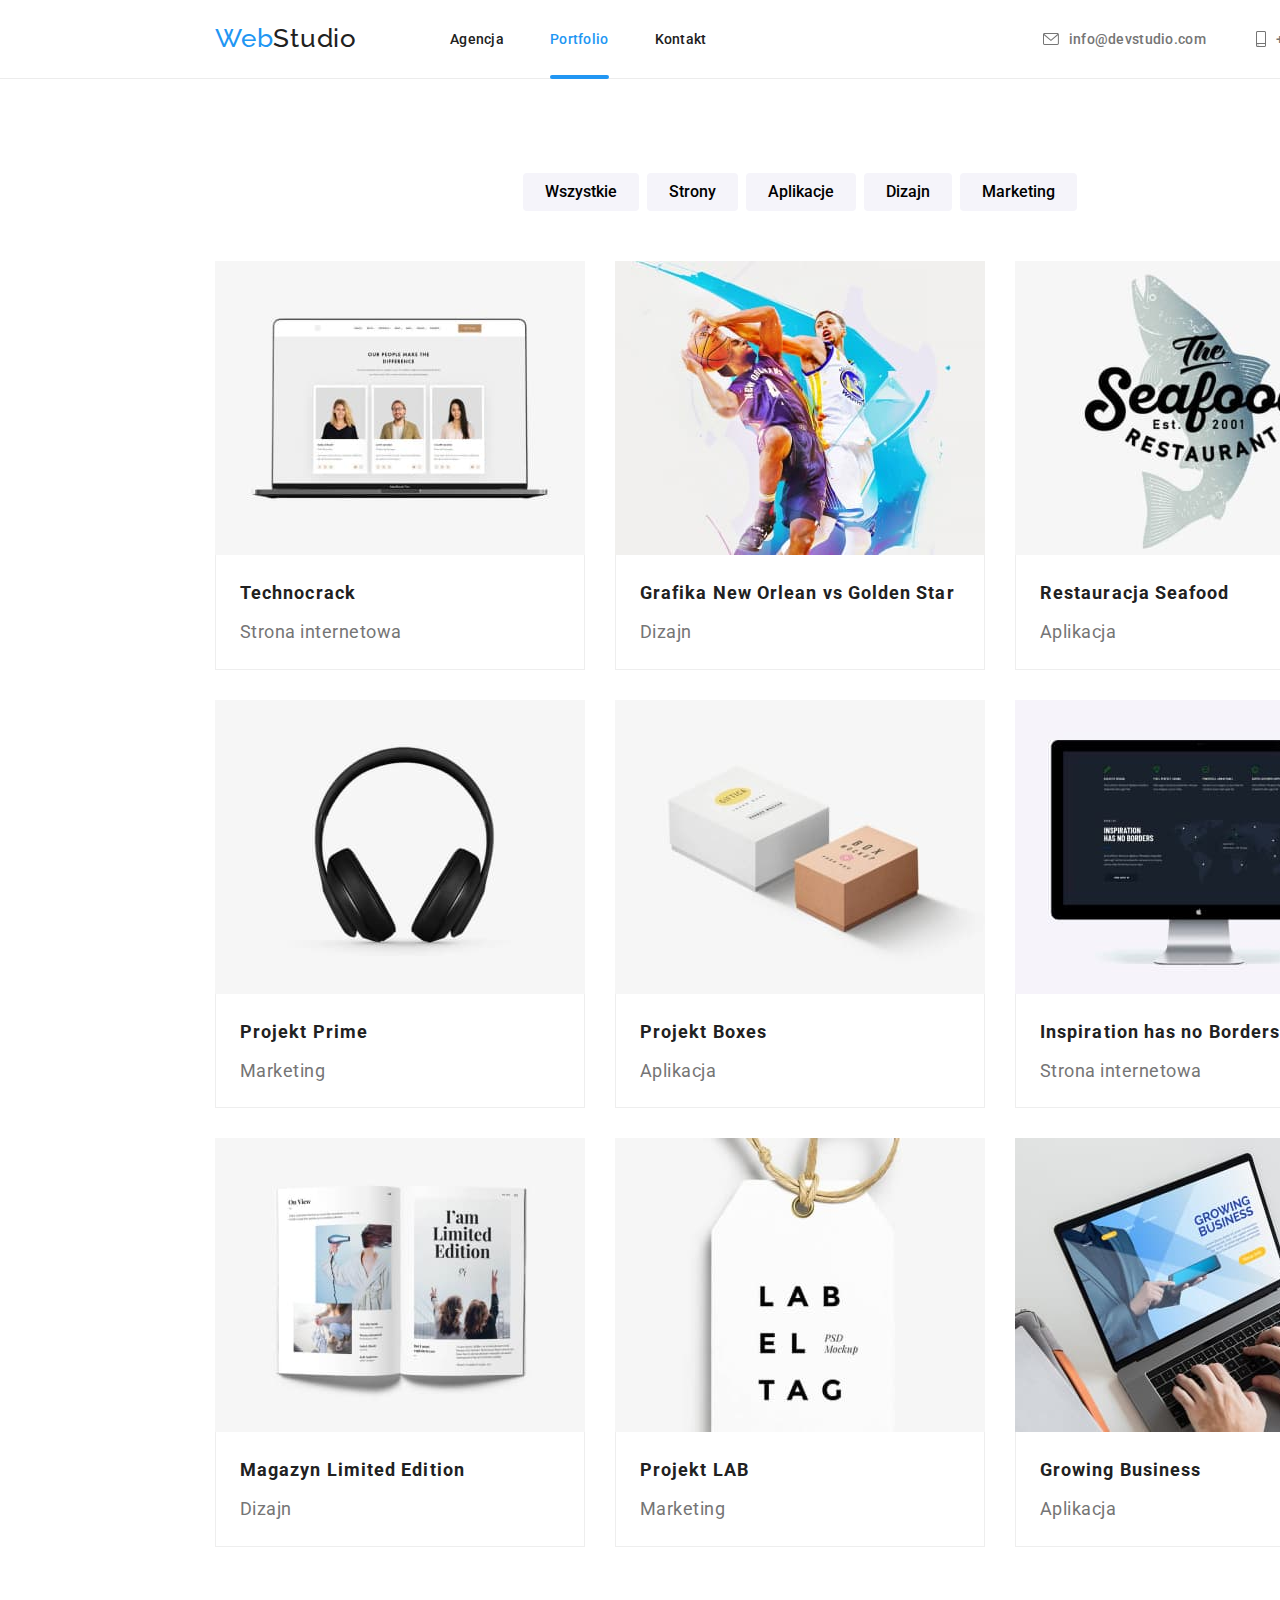
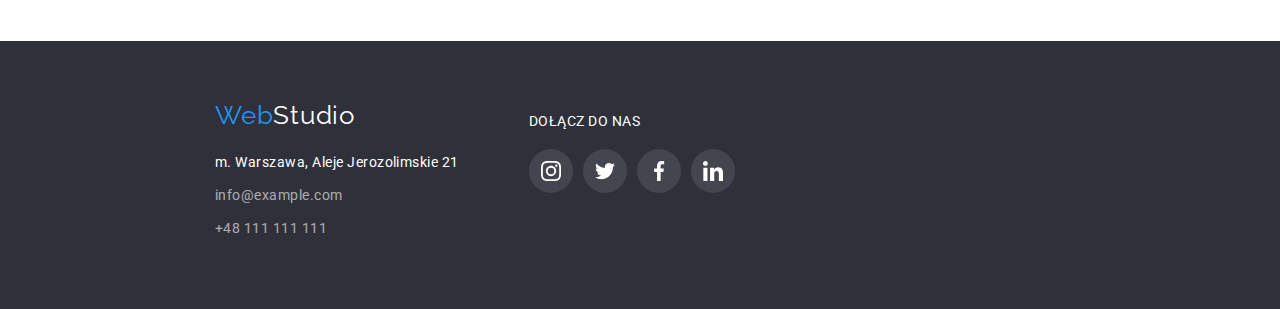
==== portfolio.html @ ad202a8b "6 hw create" ====
<!DOCTYPE html>
<html lang="pl">
<head>
    <meta charset="UTF-8">
    <meta http-equiv="X-UA-Compatible" content="IE=edge">
    <meta name="viewport" content="width=device-width, initial-scale=1.0">
    <title>Portfolio</title>
    <link rel="stylesheet" href="./css/modern-normalize.min.css">
    <link rel="stylesheet" href="./css/styles.css">
    <link rel="preconnect" href="https://fonts.googleapis.com">
<link rel="preconnect" href="https://fonts.gstatic.com" crossorigin>
<link href="https://fonts.googleapis.com/css2?family=Raleway:wght@700&family=Roboto:wght@400;500;700;900&display=swap" rel="stylesheet">

</head>

<body>
  <header> 
    <div class="container">
      <nav class="navigation">
        <ul class="nav-manu-first">
          <li class="webstudio-style"><a href="./index.html" ><span class="web-color">Web</span>Studio</a></li>
          <li class="agencja-pad"><a  href="./index.html">Agencja</a></li>
          <li class="portfolio-kontakt-pad"><a class="is-active" href="./portfolio.html">Portfolio</a></li>
          <li class="portfolio-kontakt-pad"><a href="#">Kontakt</a></li>
        </ul>  
        <ul class="nav-manu-second">
          <li>
            <a class="icon-align" href="mailto:info@devstudio.com"> <svg class="icon-nav" width="16px" height="12px">
              <use href="./images/icons.svg#icon-envelope"></use>

            </svg> info@devstudio.com </a>
          </li>
          <li>
            <a class="icon-align" href="tel:+48111111111">  <svg class="icon-nav" width="10px" height="16px">
              <use href="./images/icons.svg#icon-smartphone"></use>
            </svg> 
             +48 111 111 111
            </a>
          </li>
        </ul>
      </nav>
    </div>
  </header>
    <main>
    <div class="container">
    <section class="portfolio-font section">
    <ul class="buttons-style">
        <li><button type="button">Wszystkie</button></li>
        <li><button type="button">Strony</button></li>
        <li><button type="button">Aplikacje</button></li>
        <li><button type="button">Dizajn</button></li>
        <li><button type="button">Marketing</button></li>
    </ul>
    <ul class="img-grid">
        <li >
          <div class="card-overlay">
          <div class="img-box">
           <p class="grid-overlay">Technocrack jest popularną platformą wykorzystywaną do rozpowszechniania koronawirusa. Firmy wykorzystują tę platformę do celów szpiegowskich i ataków na niezabezpieczone serwery konkurencji</p>
            <img  src="images/technocrack.jpg" alt="laptop" width="370" height="294">
          </div> 
            <div class="grid-border img-box">
              <p class="grid-header">Technocrack 
                </p>
              <p class="grid-caption">Strona internetowa</p>
            </div>
          </div>
        </li>
        <li>
          <div class="card-overlay">
          <div class="img-box">
            <p class="grid-overlay">Technocrack jest popularną platformą wykorzystywaną do rozpowszechniania koronawirusa. Firmy wykorzystują tę platformę do celów szpiegowskich i ataków na niezabezpieczone serwery konkurencji</p>
            <img src="images/new_orlean_vs_golden_star.jpg" alt="two basketball players" width="370" height="294">
          </div>
            <div class="grid-border">
                <p class="grid-header">Grafika New Orlean vs Golden Star</p>
                <p class="grid-caption">Dizajn</p>
            </div>
          </div>
        </li>
        <li>
          <div class="card-overlay">
          <div class="img-box">
            <p class="grid-overlay">Technocrack jest popularną platformą wykorzystywaną do rozpowszechniania koronawirusa. Firmy wykorzystują tę platformę do celów szpiegowskich i ataków na niezabezpieczone serwery konkurencji</p>
            <img src="images/seafood.jpg" alt="seafood restaurant logo - text with the fish in the background" width="370" height="294"></div>
            <div class="grid-border">
                <p class="grid-header">Restauracja Seafood</p>
                <p class="grid-caption">Aplikacja</p>
            </div>
          </div>
        </li>
        <li>
          <div class="card-overlay">
          <div class="img-box">
            <p class="grid-overlay">Technocrack jest popularną platformą wykorzystywaną do rozpowszechniania koronawirusa. Firmy wykorzystują tę platformę do celów szpiegowskich i ataków na niezabezpieczone serwery konkurencji</p>
            <img src="images/projekt_prime.jpg" alt="headphones" width="370" height="294"></div>
            <div class="grid-border">
                <p class="grid-header">Projekt Prime</p>
                <p class="grid-caption">Marketing</p>
            </div>
          </div>
        </li>
        <li>
          <div class="card-overlay">
          <div class="img-box">
            <p class="grid-overlay">Technocrack jest popularną platformą wykorzystywaną do rozpowszechniania koronawirusa. Firmy wykorzystują tę platformę do celów szpiegowskich i ataków na niezabezpieczone serwery konkurencji</p>
            <img src="images/projekt_boxes.jpg" alt="two boxes" width="370" height="294"></div>
            <div class="grid-border">
                <p class="grid-header">Projekt Boxes</p>
                <p class="grid-caption">Aplikacja</p>
            </div>
          </div>
        </li>
        <li>
          <div class="card-overlay">
          <div class="img-box">
            <p class="grid-overlay">Technocrack jest popularną platformą wykorzystywaną do rozpowszechniania koronawirusa. Firmy wykorzystują tę platformę do celów szpiegowskich i ataków na niezabezpieczone serwery konkurencji</p>
            <img src="images/inspiration_has_no_borders.jpg" alt="computer monitor" width="370" height="294"></div>
            <div class="grid-border">
                <p class="grid-header">Inspiration has no Borders</p>
                <p class="grid-caption">Strona internetowa</p>
            </div>
          </div>
        </li>
        <li>
          <div class="card-overlay">
          <div class="img-box">
            <p class="grid-overlay">Technocrack jest popularną platformą wykorzystywaną do rozpowszechniania koronawirusa. Firmy wykorzystują tę platformę do celów szpiegowskich i ataków na niezabezpieczone serwery konkurencji</p>
            <img src="images/magazyn_limited_edition.jpg" alt="open magazine" width="370" height="294"></div>
            <div class="grid-border"> 
                <p class="grid-header">Magazyn Limited Edition</p>
                <p class="grid-caption">Dizajn</p>
            </div>
          </div>
        </li>
        <li>
          <div class="card-overlay">
          <div class="img-box">
            <p class="grid-overlay">Technocrack jest popularną platformą wykorzystywaną do rozpowszechniania koronawirusa. Firmy wykorzystują tę platformę do celów szpiegowskich i ataków na niezabezpieczone serwery konkurencji</p>
            <img src="images/projekt_lab.jpg" alt="pendant with an inscription LAB EL TAG" width="370" height="294"></div>
            <div class="grid-border">
                <p class="grid-header">Projekt LAB</p>
                <p class="grid-caption">Marketing</p>
            </div>
          </div>
        </li>
        <li>
          <div class="card-overlay">
          <div class="img-box">
            <p class="grid-overlay">Technocrack jest popularną platformą wykorzystywaną do rozpowszechniania koronawirusa. Firmy wykorzystują tę platformę do celów szpiegowskich i ataków na niezabezpieczone serwery konkurencji</p>
            <img src="images/growing_business.jpg" alt="hands on laptop" width="370" height="294"></div>
            <div class="grid-border">
                <p class="grid-header">Growing Business</p>
                <p class="grid-caption">Aplikacja</p>
            </div>
          </div>
        </li>
    </ul>
</section>
</div>
</main>
<footer class="footer-style">
  <div class="container">
    <div class="footer-flex">
      <address>
        <ul class="contact-footer">
          <li class="webstudio-style"><span class="web-color">Web</span>Studio</li>
          <li> <a href="https://goo.gl/maps/61aa3FAZrJpg5g7s7">m. Warszawa, Aleje Jerozolimskie 21</a></li>
          <li class="transparent-text"><a href="mailto:info@example.com">info@example.com</a></li>
          <li class="transparent-text"><a href="tel:+48111111111">+48 111 111 111</a></li>
        </ul>
      </address>
    <div>
    <p class="social-footer">DOŁĄCZ DO NAS</p>
    <div class="footer-icons">
      <a class="footer-round"><svg width="20" height="20"><use href="./images/icons.svg#icon-instagram"></use></svg>
      </a>
      <a class="footer-round"><svg width="20" height="20"><use href="./images/icons.svg#icon-twitter"></use></svg></a>
      <a class="footer-round"><svg width="20" height="20"><use href="./images/icons.svg#icon-facebook"></use></svg></a>
      <a class="footer-round"><svg width="20" height="20"><use href="./images/icons.svg#icon-linkedin"></use></svg></a>
    </div>
 </div>
</footer>
</body>
</html>
---- css/styles.css ----
body {
    font-family: 'Roboto', sans-serif; 
    color:#212121;
    width: 1600px;
    letter-spacing: 0.03em;
}

:root {
    --brand-color-blue: #2196F3;
    --brand-color-grey: #757575;
    --white-tekst:#fff;
    --background-dark:#2F303A;
    --background-light:#F5F4FA;
    --header-border:#ECECEC;
    --img-shadow-first: #0000001F; /* 0.12 opacity */
    --img-shadow-second: #00000024; /* 0.14 opacity */
    --img-shadow-third: #00000033; /* 0.2 opacity */
    --button-shadow-hover-first: #0000001a; /* 0.1 opacity */
    --button-shadow-hover-second: #00000014;
    --grid-shadow-second: #0000000f;
    --grid-shadow-third: #00000029; /* 0.16 opacity */
    --grid-border: #eee;
    --overlay:#2F303A66;
    --icon-color: #AFB1B8;
    --icon-color-footer: #ffffff1a;
    --overlay-what-we-do: rgba(47, 48, 58, 0.8);
    --default-time: 250ms;
    --default-timing-function: cubic-bezier(0.4, 0, 0.2, 1);
    --img-overlay-portfolio: rgba(33, 150, 243, 0.9);  
}

.container {
    width: 1200px;
    margin:0 auto;
    padding: 0 15px 0 15px;    
}

h1, h2, h3, h4, h5, h6, p, ul {
	margin: 0;
	padding: 0;
	border: 0;
	font-size: 100%;
	font: inherit;
	vertical-align: baseline;
    list-style-type: none;
}

h1{
    font-size: 44px;
    font-weight: 900;
    color:var(--white-tekst);
    padding: 200px 237px 0 237px;
    text-align: center;
    line-height: 1.36;
    letter-spacing: 0.06em;
    text-transform: uppercase;
}

h2{
    font-weight: 700;
    font-size: 36px;
    text-align: center;
    padding-bottom: 50px;
}

h3{
    font-size: 14px;
    font-weight: 700;
}

h4{
    font-weight: 500;
    padding: 30px 0 10px 0;
}

a{
    text-decoration: inherit;
    color:inherit;
}

a:hover, a:focus, .web-color {
    color: var(--brand-color-blue);
    fill: var(--brand-color-blue);
    transition-property: color, fill; 
    transition-duration: var(--default-time);
    transition-timing-function: var(--default-timing-function);
}

button:focus, button:hover {
    background-color: var(--brand-color-blue);
    color: var(--white-tekst);
    box-shadow: 0px 3px 1px var(--button-shadow-hover-first), 0px 1px 2px var(--button-shadow-hover-second), 0px 2px 2px var(--img-shadow-first);
    transition-property: color, background-color, box-shadow;
    transition-duration: var(--default-time);
    transition-timing-function: var(--default-timing-function);
}

.icon-nav{
    margin-right:10px;
}

.background-main {
    background-image:linear-gradient(var(--overlay),var(--overlay)),url('../images/background-main.jpg');
}

button{
    cursor: pointer;
    font-size: 16px;
    background-color: var(--background-light);
    font-weight: 500;
    line-height: 1.625;
    border: none;
    border-radius: 4px;
    padding: 6px 22px;
}

.button-main-page{
    background-color: var(--brand-color-blue) ;
    color: var(--white-tekst);
    font-weight: 700;
    line-height: 1.875;
    width: 200px;
    padding: 10px 0;
    margin: 30px 475px 200px 475px;
    letter-spacing: 0.06em;
}

.icon-lorem{
    background-color: var(--background-light);
    border-radius: 4px;
    padding: 25px 100px;
}

.contact-footer{
    padding: 60px 0px; 
    font-style: normal;
}

.contact-footer :not(:first-child){
    font-size: 14px;
    line-height: 1.7;
    padding-bottom: 9px;
}
.contact-footer :nth-child(1){
    padding-bottom: 20px;
}

.transparent-text{
    opacity: 0.6;
}

.footer-style{
    background-color: var(--background-dark);
    color: var(--white-tekst);
}

.background-light{
    background-color: var(--background-light);
}

.portfolio-font{
    font-size: 18px;
}

header{
    border-bottom: 1px solid var(--header-border);
}

.navigation {
    font-weight: 500;
    font-size: 14px;
    display: flex;
    justify-content: space-between;
    margin: 24px 0;
    letter-spacing: 0.02em;
    }

.webstudio-style{
        font-family: 'Raleway', sans-serif;
        font-size: 26px;
        letter-spacing: 0.03em;
    }

.nav-manu-first{
    display: flex;
    align-items: center;
    justify-content: flex-start;
}

.nav-manu-second{
    display: flex;
    justify-content: flex-end;
    align-items: center;
    font-weight: 500;
    font-size: 14px;
    color: var(--brand-color-grey);
    fill: var(--brand-color-grey);
    gap: 50px;
}

.is-active{
    position: relative;
    display:flex;
    color: var(--brand-color-blue);
}
.is-active::after{
    content: '';
    width: 100%;
    height: 4px;
    background: var(--brand-color-blue);
    position: absolute;
    top: 44px;
    border-radius: 2px;
}

.agencja-pad{
    padding-left: 93px;
}

.portfolio-kontakt-pad{
    padding-left:46px;
}

.section{
    padding: 94px 0 94px 0;
}

.lorem-list{
    display: flex;
    padding-bottom: 94px;
    justify-content: space-between;
}

.lorem-list p{
    line-height: 1.71 ;
    padding-top: 10px;
    font-size: 14px;
    color: var(--brand-color-grey);
    width: 270px;
    font-weight: 400;
    letter-spacing: 0.03em;
}

.lorem-list svg{
    margin-bottom: 30px
}

.social-icons {
    display: flex;
    gap:10px;
    justify-content: center;
    margin-top: 16px;
    fill: var(--icon-color);
}

.icon-round{
    display:flex;
    justify-content: center;
    align-items: center;
    width: 44px;
    height: 44px;
    border-radius: 50%;
}

.icon-round:hover, icon-round:focus{
    cursor: pointer;
    background-color: var(--brand-color-blue);
    fill: var(--white-tekst);
    transition-property: fill, background-color;
    transition-duration: var(--default-time);
    transition-timing-function: var(--default-timing-function);
}

.clients-icons{
    display: flex;
    justify-content: space-between ; 
    fill: var(--icon-color);
}

div[class="clients-icons"]>svg{
    padding: 17.71px 32px 14.25px;
    border: 1px solid var(--icon-color);
    border-radius: 4px;
}

div[class="clients-icons"]>svg:hover, div[class="clients-icons"]>svg:focus{
    border: 1px solid var(--brand-color-blue);
    fill: var(--brand-color-blue);
    cursor: pointer;
    transition-property: fill, border;
    transition-duration: var(--default-time);
    transition-timing-function: var(--default-timing-function);
}

.img-display{
    display: flex;
    justify-content: space-between;
}

.img-list {
    position: relative;
}

.img-description{
    position: absolute;
    bottom: 0;
    width:100%;
    height: 70px;
    display: flex;
    justify-content: center;
    align-items: center;
    color: var(--white-tekst);
    background-color: var(--overlay-what-we-do);
    text-transform: uppercase;
    font-size: 14px;
    font-weight: 700;
}

ul[class="img-display"]>li{
    text-align: center;
    background-color: var(--white-tekst);
}

.img-shadow{
    box-shadow: 0px 1px 3px var(--img-shadow-first), 0px 1px 1px var(--img-shadow-second), 0px 2px 1px var(--img-shadow-third);
    border-radius: 0px 0px 4px 4px;
    padding-bottom: 30px;
}

.buttons-style{
    display: flex;
    justify-content: center;
    gap: 8px;
    padding-bottom: 50px;
}

.img-grid{
    display:flex;
    flex-wrap: wrap;
    gap:30px;
}

.img-grid img{
    display: block;
}

ul[class="img-grid"]>li:hover{
    cursor: pointer;
    box-shadow: 0px 1px 1px var(--img-shadow-first), 0px 4px 4px var(--grid-shadow-second), 1px 4px 6px var(--grid-shadow-third);
    transition-property: box-shadow;
    transition-duration: var(--default-time);
    transition-timing-function: var(--default-timing-function);
}

.grid-border{
    border:1px solid var(--grid-border);
    border-top: none;
}

.grid-header{

    font-weight: 700;
    letter-spacing: 0.06em;
    padding: 20px 0 4px 24px;
    line-height: 2em;
}

.grid-caption{
    line-height: 1.875em;
    padding: 0 0 20px 24px;
    color:var(--brand-color-grey);
}

.img-box{
    position: relative;
    overflow: hidden;
}

.card-overlay:hover .grid-overlay{
    transform: translateY(0)
}    

.grid-overlay{
    position: absolute;
    top: 0;
    left: 0;
    font-size: 18px;
    line-height: 1.56;
    color: var(--white-tekst);
    background-color:var(--img-overlay-portfolio);
    width: 100%;
    height: 100%;
    padding: 49px 45px 49px 24px;
    transform: translateY(100%);
    transition-property: transform;
    transition-duration: var(--default-time);
    transition-timing-function: var(--default-timing-function); 
}

.footer-flex{
    display: flex;
}

.social-footer{
    margin: 72px 0 0 70px;
    line-height: 1.1428em;
    font-size: 14px;
}

.footer-icons{
    display:flex;
    column-gap: 10px;
    margin: 20px 0 100px 70px;
}

.footer-icons>a{
    fill: var(--white-tekst);
    padding: 12px;
}
.footer-round{
    display:flex;
    background-color: var(--icon-color-footer);
    border-radius: 50px;
    fill: var(--white-tekst);
    padding: 12px;
}

.footer-round:hover, .footer-round:focus{
    background-color: var(--brand-color-blue);
    cursor: pointer;
    transition-property: background-color;
    transition-duration: var(--default-time);
    transition-timing-function: var(--default-timing-function);  
}

.backdrop {
    position: fixed;
    top: 0;
    left: 0;
    bottom: 0;
    right: 0;
    background-color: var(--img-shadow-third);
    display: flex;
    
    transition-property: opacity, scale, visibility;
    transition-duration: 1s;
}

.modal{
    position: fixed;
    width: 528px;
    height: 581px;
    left: 50%;
    top: 50%;
    transform: translate(-50%, -50%) rotate(0deg);
    background-color: var(--white-tekst);
    box-shadow: 0px 1px 3px var(--img-shadow-first), 0px 1px 1px var(--img-shadow-second), 0px 2px 1px var(--img-shadow-third);
    border-radius: 4px;  

}

.is-hidden{
    pointer-events: none;
    visibility: hidden;
    opacity: 0;
    scale: 0;
    
}

.close{
    all:unset;
    position: absolute;
    margin:8px 0 0 490px;
}

.close:hover{
    background:none;
    box-shadow: none;
    cursor: pointer;
}

.icon-align{
    display: flex;
    align-items: center;
}

.form-style{
    display: flex;
    flex-direction: column;
    margin: 40px;
}
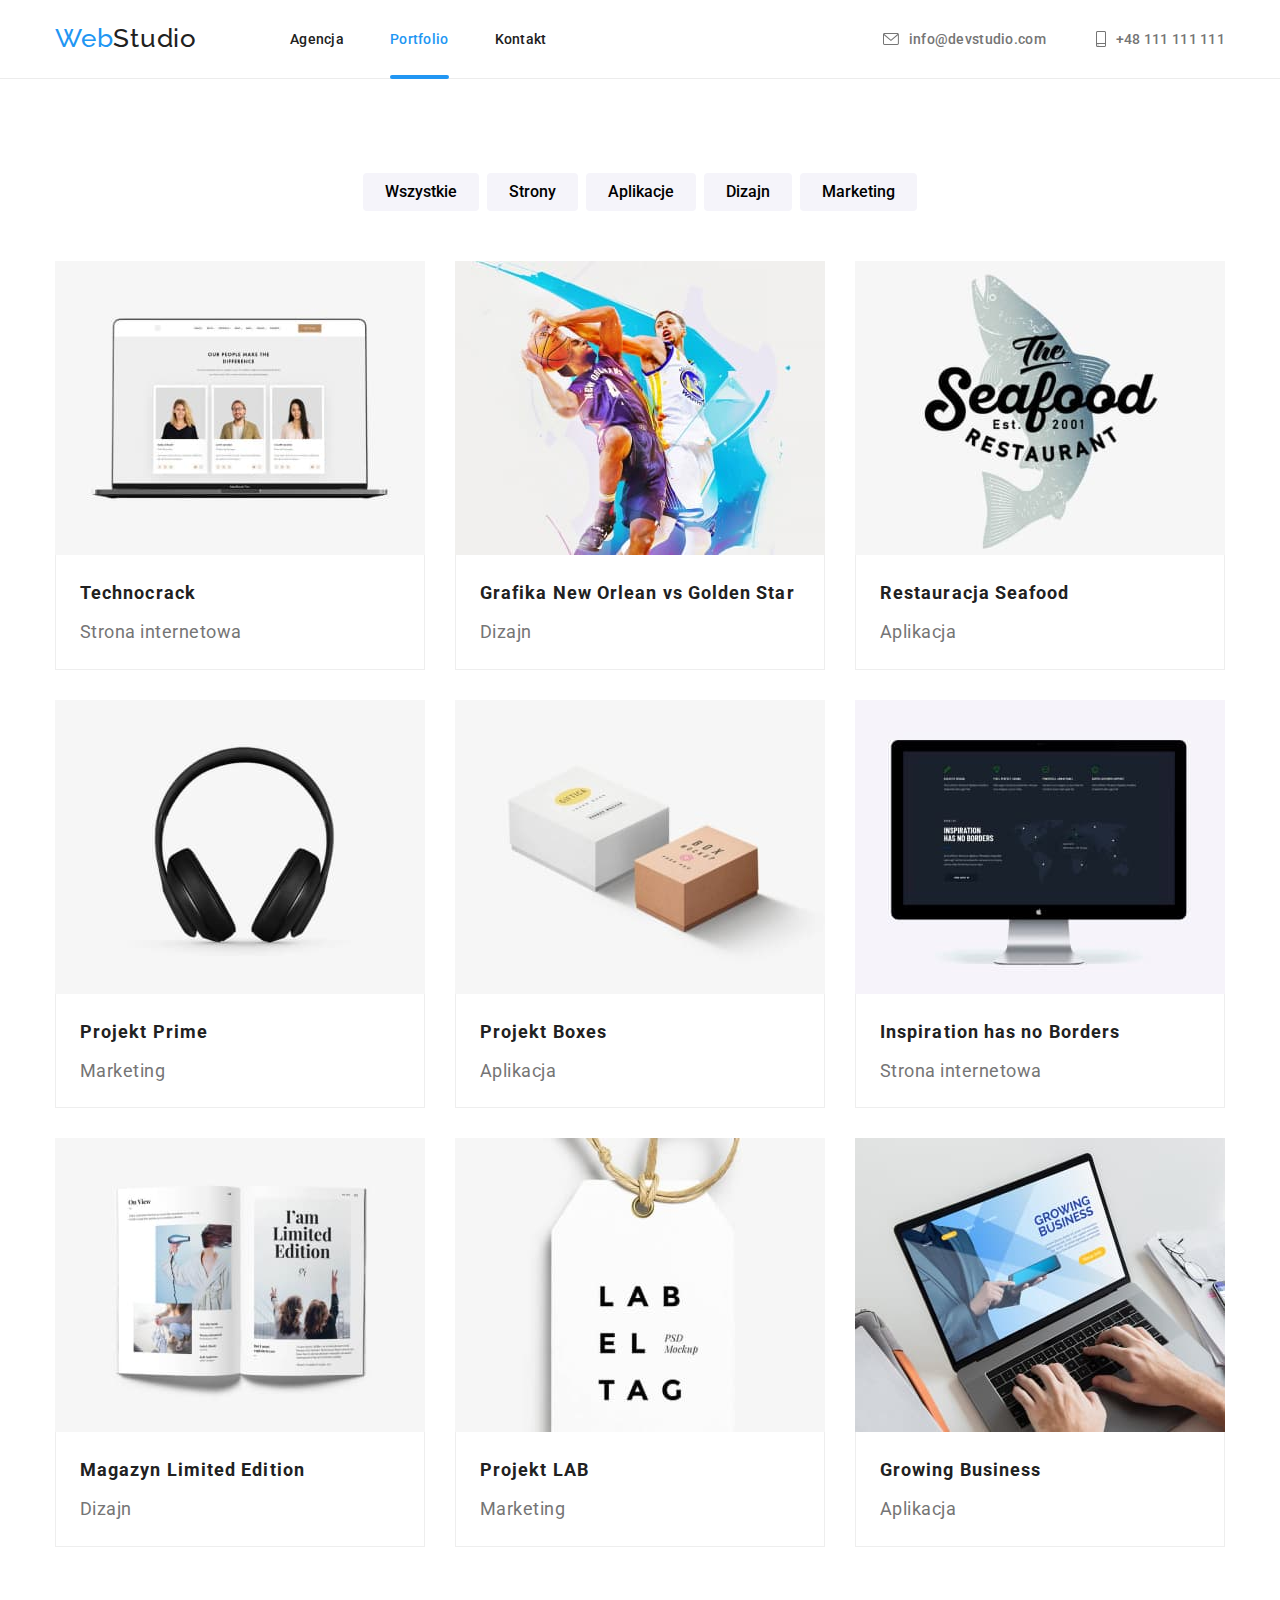
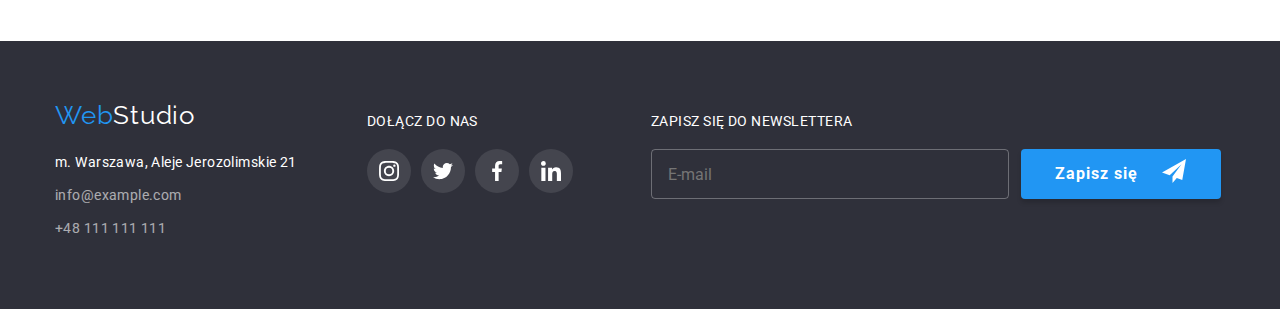
==== commit cf16c9bc: "hw6 amendment" ====
--- a/portfolio.html
+++ b/portfolio.html
@@ -169,15 +169,23 @@
           <li class="transparent-text"><a href="tel:+48111111111">+48 111 111 111</a></li>
         </ul>
       </address>
-    <div>
-    <p class="social-footer">DOŁĄCZ DO NAS</p>
-    <div class="footer-icons">
-      <a class="footer-round"><svg width="20" height="20"><use href="./images/icons.svg#icon-instagram"></use></svg>
-      </a>
-      <a class="footer-round"><svg width="20" height="20"><use href="./images/icons.svg#icon-twitter"></use></svg></a>
-      <a class="footer-round"><svg width="20" height="20"><use href="./images/icons.svg#icon-facebook"></use></svg></a>
-      <a class="footer-round"><svg width="20" height="20"><use href="./images/icons.svg#icon-linkedin"></use></svg></a>
-    </div>
+    <div class="footer-social">
+      <p class="footer-inscription">DOŁĄCZ DO NAS</p>
+        <div class="footer-icons">
+          <a class="footer-round"><svg width="20" height="20"><use href="./images/icons.svg#icon-instagram"></use></svg></a>
+          <a class="footer-round"><svg width="20" height="20"><use href="./images/icons.svg#icon-twitter"></use></svg></a>
+           <a class="footer-round"><svg width="20" height="20"><use href="./images/icons.svg#icon-facebook"></use></svg></a>
+          <a class="footer-round"><svg width="20" height="20"><use href="./images/icons.svg#icon-linkedin"></use></svg></a>
+        </div>
+      </div>
+    <div class="footer-newsletter">
+    <form>
+      <label for="newsletter" class="footer-inscription"><p>Zapisz się do newslettera</p></label>
+      <div class="input-send">
+      <input id="newsletter" type="email" placeholder="E-mail" class="newsletter-input form-input">
+      <button type="submit" class="button-main-page ">Zapisz się <svg width="24px" height="24" class="icon-newsletter"><use href="./images/icons.svg#icon-send"></use></svg></button></div>
+    </form>
+  </div>
  </div>
 </footer>
 </body>
--- a/css/styles.css
+++ b/css/styles.css
@@ -1,7 +1,7 @@
 body {
     font-family: 'Roboto', sans-serif; 
     color:#212121;
-    width: 1600px;
+    max-width: 1600px;
     letter-spacing: 0.03em;
 }
 
@@ -27,6 +27,9 @@
     --default-time: 250ms;
     --default-timing-function: cubic-bezier(0.4, 0, 0.2, 1);
     --img-overlay-portfolio: rgba(33, 150, 243, 0.9);  
+    --newsletter-border: rgba(255, 255, 255, 0.3);
+    --form-input-border: rgba(33, 33, 33, 0.2);
+    --icons-form-color: #212121;
 }
 
 .container {
@@ -54,6 +57,7 @@
     line-height: 1.36;
     letter-spacing: 0.06em;
     text-transform: uppercase;
+    margin-bottom: 30px;
 }
 
 h2{
@@ -101,6 +105,8 @@
 
 .background-main {
     background-image:linear-gradient(var(--overlay),var(--overlay)),url('../images/background-main.jpg');
+    width: 100%;
+    height: 600px;
 }
 
 button{
@@ -121,9 +127,18 @@
     line-height: 1.875;
     width: 200px;
     padding: 10px 0;
-    margin: 30px 475px 200px 475px;
+    margin: 0 auto;
     letter-spacing: 0.06em;
-}
+    display: flex;
+    justify-content: center;
+    box-shadow: 0px 4px 4px rgba(0, 0, 0, 0.15);
+}
+
+.icon-newsletter{
+    fill:var(--white-tekst);
+    margin-left: 24px;
+}
+
 
 .icon-lorem{
     background-color: var(--background-light);
@@ -140,6 +155,7 @@
     font-size: 14px;
     line-height: 1.7;
     padding-bottom: 9px;
+    letter-spacing: 0.03em;
 }
 .contact-footer :nth-child(1){
     padding-bottom: 20px;
@@ -262,7 +278,7 @@
     border-radius: 50%;
 }
 
-.icon-round:hover, icon-round:focus{
+.icon-round:hover, .icon-round:focus{
     cursor: pointer;
     background-color: var(--brand-color-blue);
     fill: var(--white-tekst);
@@ -342,6 +358,7 @@
 
 .img-grid img{
     display: block;
+    line-height: 20em;
 }
 
 ul[class="img-grid"]>li:hover{
@@ -384,6 +401,7 @@
     position: absolute;
     top: 0;
     left: 0;
+    z-index: 1;
     font-size: 18px;
     line-height: 1.56;
     color: var(--white-tekst);
@@ -401,16 +419,43 @@
     display: flex;
 }
 
-.social-footer{
-    margin: 72px 0 0 70px;
+.footer-newsletter{
+    margin: 72px 0 0 78px
+}
+
+.newsletter-input{
+    width: 358px;
+    height: 50px;
+    background-color:inherit;
+    border: 1px solid var(--newsletter-border);
+    border-radius: 4px;
+    padding-left: 16px;
+}
+
+.footer-social{
+    margin-left:70px;
+    padding-top: 72px;
+    height: 100%;
+}
+
+.input-send{
+    margin-top: 20px;
+    display:flex;
+    gap:12px
+}
+
+.footer-inscription{
+    text-transform: uppercase;
     line-height: 1.1428em;
     font-size: 14px;
-}
+    
+}
+
 
 .footer-icons{
     display:flex;
     column-gap: 10px;
-    margin: 20px 0 100px 70px;
+    margin-top: 20px;
 }
 
 .footer-icons>a{
@@ -440,23 +485,21 @@
     bottom: 0;
     right: 0;
     background-color: var(--img-shadow-third);
-    display: flex;
-    
+    display: flex;    
     transition-property: opacity, scale, visibility;
     transition-duration: 1s;
 }
 
 .modal{
-    position: fixed;
+    position: absolute;
     width: 528px;
-    height: 581px;
+    min-height: 581px;
     left: 50%;
     top: 50%;
-    transform: translate(-50%, -50%) rotate(0deg);
+    transform: translate(-50%, -50%);
     background-color: var(--white-tekst);
     box-shadow: 0px 1px 3px var(--img-shadow-first), 0px 1px 1px var(--img-shadow-second), 0px 2px 1px var(--img-shadow-third);
     border-radius: 4px;  
-
 }
 
 .is-hidden{
@@ -467,7 +510,7 @@
     
 }
 
-.close{
+.close{ 
     all:unset;
     position: absolute;
     margin:8px 0 0 490px;
@@ -488,4 +531,130 @@
     display: flex;
     flex-direction: column;
     margin: 40px;
-}+}
+
+.form-box{
+    position: relative;
+}
+
+.input-icons input{
+    width: 448px;
+    height: 40px;
+    background-color:inherit;
+    border: 1px solid var(--form-input-border);
+    border-radius: 4px;
+    padding: 0 0 0 42px;
+    display: block;
+}
+
+.input-icons textarea{
+    width: 448px;
+    height: 120px;
+    background-color:inherit;
+    border: 1px solid var(--form-input-border);
+    border-radius: 4px;
+    padding: 12px 16px;
+    resize: none;
+    display: block;
+}
+
+form h3{
+    text-align: center;
+    font-size: 20px;
+    letter-spacing: 0.03em;
+    line-height:23px;
+    margin-bottom: 2px;
+    font-style: 700;
+}
+
+.form-label{
+font-weight: 400;
+font-size: 12px;
+line-height: 14px;
+letter-spacing: 0.01em;
+color: var(--brand-color-grey);
+margin: 10px 0 4px 0;
+display: flex;
+}
+
+
+.checkbox-label{
+    margin: 20px 0 30px 15px;
+    font-weight: 400;
+font-size: 14px;
+line-height: 24px;
+letter-spacing: 0.03em;
+color: var(--brand-color-grey);
+display: flex;
+align-items: center;
+position: relative;
+}
+
+.checkbox-label a{
+    text-decoration: underline;
+    color: var(--brand-color-blue)
+}
+
+.checkbox-icon{
+    position: absolute;
+    fill: var(--white-tekst);
+    
+    border-radius: 2px ;
+    visibility: hidden;
+    transition-property: background-color,visibility;
+    transition-duration: var(--default-time);
+    transition-timing-function: var(--default-timing-function);
+}
+
+.checkbox-hidden:checked ~ .checkbox-icon{
+    visibility: visible;
+    background-color: var(--brand-color-blue);
+}
+
+.checkbox-icon-unchecked{
+    position: absolute;
+}
+
+.checkbox-text{
+    margin-left: 8px;
+}
+
+.checkbox-hidden{
+    -moz-appearance: none;
+    -webkit-appearance: none;
+    appearance: none;
+    width: 16px;
+    height: 15px;
+    z-index: 10;
+}
+
+
+.input-icons svg{
+    position:absolute;
+
+}
+
+.icons-form{
+    top: 32px;
+    left: 15px;
+    fill: var(--icons-form-color);
+  
+}
+
+.icon-checkbox{
+    margin-left: 15px;
+}
+
+.form-input:focus{
+    outline: 1px solid var(--brand-color-blue);
+    transition-property: outline;
+    transition-duration: var(--default-time);
+    transition-timing-function: var(--default-timing-function);  
+  }
+
+  .form-input:focus+svg{
+    fill: var(--brand-color-blue);    transition-property: fill;
+    transition-duration: var(--default-time);
+    transition-timing-function: var(--default-timing-function);  
+  }
+
